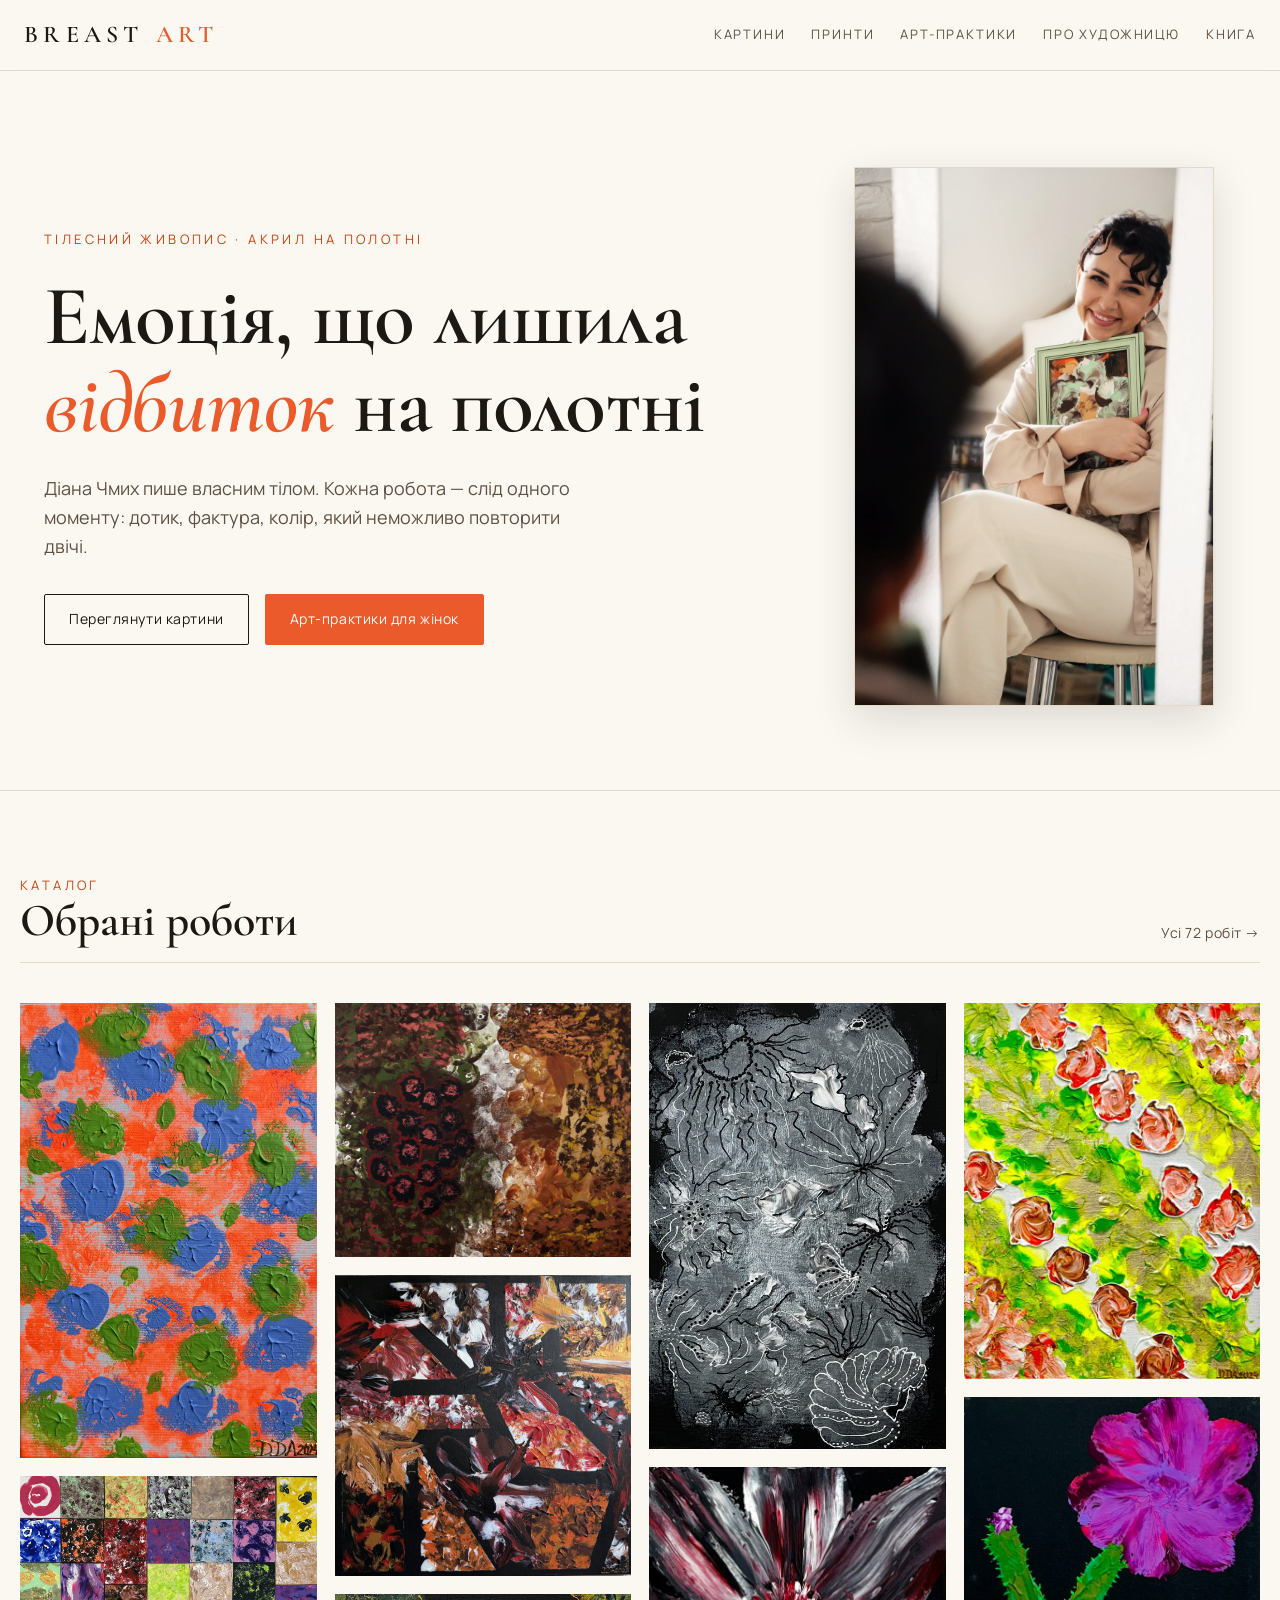
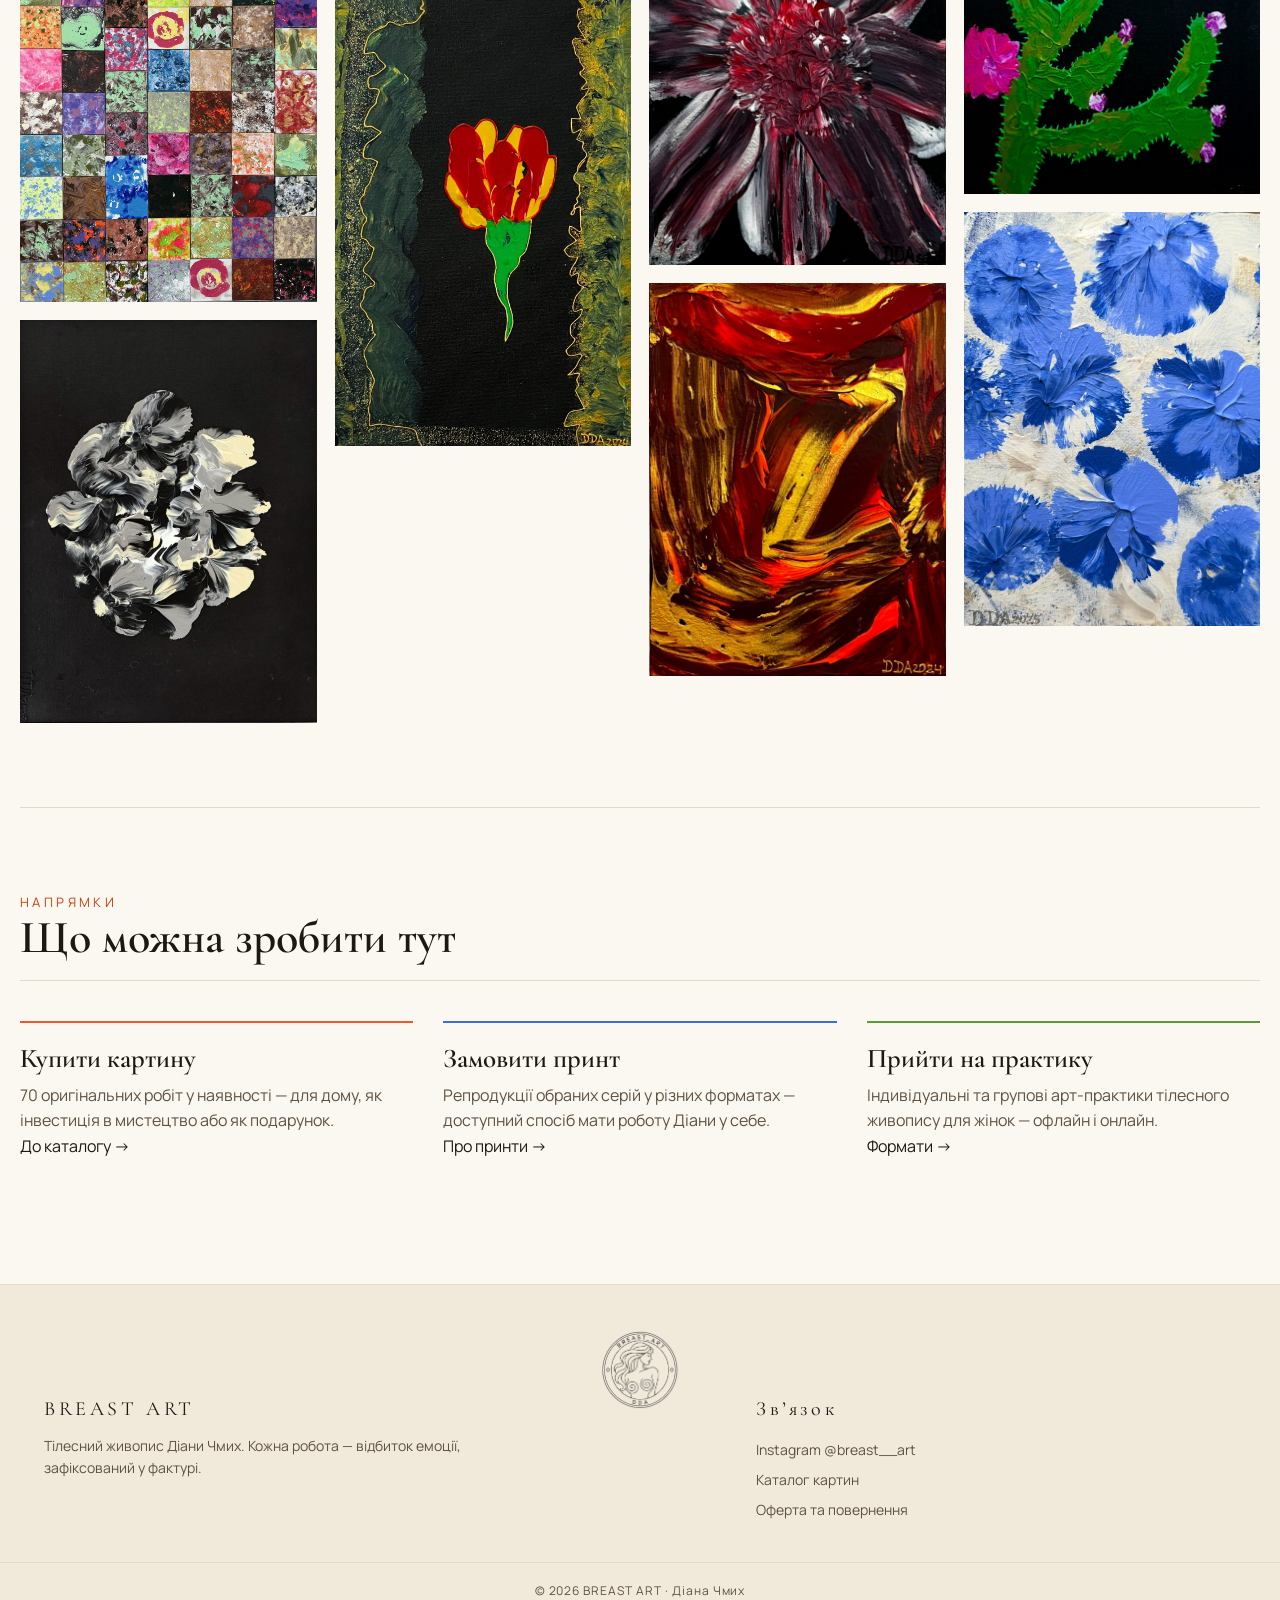
==== index.html @ 3b812574 "Add files via upload" ====
<!DOCTYPE html>
<html lang="uk">
<head>
<meta charset="utf-8">
<meta name="viewport" content="width=device-width, initial-scale=1">
<title>BREAST ART — тілесний живопис Діани Чмих</title>
<meta name="description" content="Тілесний живопис Діани Чмих — оригінальні картини, принти та арт-практики.">
<link rel="preconnect" href="https://fonts.googleapis.com">
<link rel="preconnect" href="https://fonts.gstatic.com" crossorigin>
<link href="https://fonts.googleapis.com/css2?family=Cormorant+Garamond:ital,wght@0,500;0,600;1,500&family=Manrope:wght@400;500;600;700&display=swap" rel="stylesheet">
<link rel="stylesheet" href="assets/css/styles.css">

</head>
<body>
<header class="site-head">
  <a class="brand" href="index.html">BREAST<span>ART</span></a>
  <button class="nav-toggle" aria-label="Меню" aria-expanded="false"><span></span><span></span></button>
  <nav class="site-nav">
    <a href="paintings.html">Картини</a>
    <a href="prints.html">Принти</a>
    <a href="practice.html">Арт-практики</a>
    <a href="about.html">Про художницю</a>
    <a href="book.html">Книга</a>
  </nav>
</header>
<section class="hero">
  <div class="hero-inner">
    <div>
      <div class="eyebrow">Тілесний живопис · акрил на полотні</div>
      <h1>Емоція, що лишила <em>відбиток</em> на полотні</h1>
      <p class="lead">Діана Чмих пише власним тілом. Кожна робота — слід одного моменту: дотик, фактура, колір, який неможливо повторити двічі.</p>
      <div class="hero-actions">
        <a class="btn" href="paintings.html">Переглянути картини</a>
        <a class="btn gold" href="practice.html">Арт-практики для жінок</a>
      </div>
    </div>
    <div class="hero-photo"><img src="images/artist-hero.jpg" alt="Діана Чмих з власною роботою"></div>
  </div>
</section>

<section class="section wrap">
  <div class="section-head">
    <div><div class="eyebrow">Каталог</div><h2>Обрані роботи</h2></div>
    <a class="meta" href="paintings.html">Усі 72 робіт →</a>
  </div>
  <div class="strip"><a href="paintings.html"><img loading="lazy" src="images/ekspresiya-1.jpg" alt=""></a><a href="paintings.html"><img loading="lazy" src="images/mozaika-1.jpg" alt=""></a><a href="paintings.html"><img loading="lazy" src="images/tanets-1.jpg" alt=""></a><a href="paintings.html"><img loading="lazy" src="images/bolyuchyy-perehid.jpg" alt=""></a><a href="paintings.html"><img loading="lazy" src="images/haos-center.jpg" alt=""></a><a href="paintings.html"><img loading="lazy" src="images/narodzhennya-vognyu.jpg" alt=""></a><a href="paintings.html"><img loading="lazy" src="images/kvest-tiney.jpg" alt=""></a><a href="paintings.html"><img loading="lazy" src="images/syaivo-chervona.jpg" alt=""></a><a href="paintings.html"><img loading="lazy" src="images/grot-prystrasti.jpg" alt=""></a><a href="paintings.html"><img loading="lazy" src="images/stezhky-zhyttya.jpg" alt=""></a><a href="paintings.html"><img loading="lazy" src="images/oko-pusteli.jpg" alt=""></a><a href="paintings.html"><img loading="lazy" src="images/vyhory.jpg" alt=""></a></div>
</section>

<section class="section wrap" style="border-top:1px solid var(--line)">
  <div class="section-head"><div><div class="eyebrow">Напрямки</div><h2>Що можна зробити тут</h2></div></div>
  <div class="series-list" style="grid-template-columns:repeat(3,1fr);gap:30px">
    <article><h3>Купити картину</h3><p>70 оригінальних робіт у наявності — для дому, як інвестиція в мистецтво або як подарунок.</p><a class="meta" href="paintings.html">До каталогу →</a></article>
    <article><h3>Замовити принт</h3><p>Репродукції обраних серій у різних форматах — доступний спосіб мати роботу Діани у себе.</p><a class="meta" href="prints.html">Про принти →</a></article>
    <article><h3>Прийти на практику</h3><p>Індивідуальні та групові арт-практики тілесного живопису для жінок — офлайн і онлайн.</p><a class="meta" href="practice.html">Формати →</a></article>
  </div>
</section>
<footer class="site-foot">
  <div class="foot-seal"><img class="stamp" src="assets/img/stamp.png" alt="BREAST ART · DDA — Діана Чмих"></div>
  <div class="foot-cols">
    <div><span class="f-h">BREAST ART</span><p>Тілесний живопис Діани Чмих. Кожна робота — відбиток емоції, зафіксований у фактурі.</p></div>
    <div><span class="f-h">Звʼязок</span>
      <a href="https://www.instagram.com/breast__art/" target="_blank" rel="noopener">Instagram @breast__art</a>
      <a href="paintings.html">Каталог картин</a>
      <a href="offer.html">Оферта та повернення</a>
    </div>
  </div>
  <div class="foot-base"><span>© 2026 BREAST ART · Діана Чмих</span></div>
</footer>
<script src="assets/js/site.js" defer></script>

</body>
</html>
---- assets/css/styles.css ----
:root{
  --ink:#1E1814; --ink-soft:#5f5142; --field:#FBF8F2; --field-2:#F1EADB;
  --line:#E4D9C4; --gold:#B08D57; --gold-deep:#8a6a3d;
  --c1:#EA5A2B; --c2:#3E6AE1; --c3:#5C9A38; --c4:#D6286E;
  --accent:#EA5A2B; --accent-deep:#C8430F; --sold:#9a5a22;
  --max:1240px;
}
*{box-sizing:border-box}
html{scroll-behavior:smooth}
body{margin:0;background:var(--field);color:var(--ink);
  font-family:"Manrope",system-ui,sans-serif;font-size:16px;line-height:1.6;
  -webkit-font-smoothing:antialiased;}
img{display:block;max-width:100%}
a{color:inherit;text-decoration:none}
h1,h2,h3{font-family:"Cormorant Garamond",Georgia,serif;font-weight:600;line-height:1.05;margin:0}
.wrap{max-width:var(--max);margin:0 auto;padding:0 24px}

/* header */
.site-head{position:sticky;top:0;z-index:40;display:flex;align-items:center;justify-content:space-between;
  padding:16px 24px;background:color-mix(in srgb,var(--field) 88%,transparent);
  backdrop-filter:blur(8px);border-bottom:1px solid var(--line)}
.brand{font-family:"Cormorant Garamond",serif;font-weight:600;font-size:24px;letter-spacing:.22em;
  display:flex;gap:.5em}
.brand span{color:var(--accent)}
.site-nav{display:flex;gap:26px}
.site-nav a{font-size:13px;letter-spacing:.14em;text-transform:uppercase;color:var(--ink-soft);
  padding:4px 0;border-bottom:1px solid transparent;transition:.2s}
.site-nav a:hover,.site-nav a:focus-visible{color:var(--accent-deep);border-color:var(--accent)}
.nav-toggle{display:none;background:none;border:0;flex-direction:column;gap:5px;cursor:pointer;padding:6px}
.nav-toggle span{width:24px;height:2px;background:var(--ink)}

/* seal / stamp */
.stamp{width:100%;height:auto;display:block}
.seal{width:100%;height:100%}
.seal .s-ring{fill:none;stroke:var(--gold);stroke-width:1.5;opacity:.85}
.seal .s-ring.thin{stroke-width:.8;opacity:.5}
.seal .s-text{fill:var(--gold-deep);font-family:"Manrope",sans-serif;font-size:12px;
  font-weight:600;letter-spacing:.24em;text-anchor:middle}
.seal .s-text.low{letter-spacing:.16em;font-size:11px}
.seal .s-mono{fill:var(--ink);font-family:"Cormorant Garamond",serif;font-weight:600;
  font-size:34px;letter-spacing:.06em}
.seal .s-dot{fill:var(--gold)}

/* hero */
.hero{position:relative;overflow:hidden;border-bottom:1px solid var(--line)}
.hero-inner{max-width:var(--max);margin:0 auto;padding:96px 24px 84px;
  display:grid;grid-template-columns:1.3fr .7fr;gap:40px;align-items:center}
.hero .eyebrow{font-size:13px;letter-spacing:.26em;text-transform:uppercase;color:var(--accent-deep);margin-bottom:22px}
.hero h1{font-size:clamp(44px,7vw,84px);letter-spacing:-.01em}
.hero h1 em{font-style:italic;color:var(--accent)}
.hero p.lead{margin:26px 0 0;max-width:30em;color:var(--ink-soft);font-size:18px}
.hero-actions{margin-top:34px;display:flex;gap:16px;flex-wrap:wrap}
.hero-seal{aspect-ratio:1;max-width:300px;justify-self:center;opacity:.92;
  filter:drop-shadow(0 1px 0 #fff)}
.hero-photo{justify-self:center;max-width:360px}
.hero-photo img{width:100%;border:1px solid var(--line);box-shadow:0 14px 40px rgba(30,24,20,.14)}

/* buttons */
.btn{display:inline-flex;align-items:center;gap:.6em;font-size:14px;letter-spacing:.04em;
  padding:13px 24px;border:1px solid var(--ink);border-radius:2px;transition:.2s;cursor:pointer;background:none}
.btn:hover{background:var(--ink);color:var(--field)}
.btn.gold{border-color:var(--accent);color:var(--accent-deep);background:var(--accent);color:#fff}
.btn.gold:hover{background:var(--accent-deep);border-color:var(--accent-deep);color:#fff}

/* generic section */
.section{padding:84px 0}
.section-head{display:flex;align-items:flex-end;justify-content:space-between;gap:24px;
  margin-bottom:40px;border-bottom:1px solid var(--line);padding-bottom:18px;flex-wrap:wrap}
.section-head h2{font-size:clamp(30px,4vw,46px)}
.series-list article:nth-child(4n+1){border-top:2px solid var(--c1)}
.series-list article:nth-child(4n+2){border-top:2px solid var(--c2)}
.series-list article:nth-child(4n+3){border-top:2px solid var(--c3)}
.series-list article:nth-child(4n){border-top:2px solid var(--c4)}
.section-head .meta{font-size:14px;color:var(--ink-soft);letter-spacing:.04em}
.eyebrow{font-size:13px;letter-spacing:.26em;text-transform:uppercase;color:var(--accent-deep)}

/* featured strip */
.strip{columns:4 220px;column-gap:18px}
.strip a{display:block;margin:0 0 18px;break-inside:avoid;position:relative;overflow:hidden;background:var(--field-2)}
.strip img{width:100%;transition:transform .6s ease}
.strip a:hover img{transform:scale(1.04)}

/* page header */
.page-head{padding:70px 0 0}
.page-head h1{font-size:clamp(40px,6vw,68px)}
.page-head .intro{max-width:42em;color:var(--ink-soft);margin-top:18px;font-size:17px}

/* filters */
.filters{display:flex;flex-wrap:wrap;gap:10px;margin:34px 0 38px}
.chip{font-size:13px;letter-spacing:.05em;padding:8px 16px;border:1px solid var(--line);
  border-radius:100px;background:none;cursor:pointer;color:var(--ink-soft);transition:.18s;white-space:nowrap}
.chip:hover{border-color:var(--accent);color:var(--accent-deep)}
.chip[aria-pressed="true"]{background:var(--accent);color:#fff;border-color:var(--accent)}
.count{font-size:13px;color:var(--ink-soft);margin-left:auto;align-self:center}

/* catalog grid (masonry) */
.grid{columns:4 250px;column-gap:22px}
.card{break-inside:avoid;margin:0 0 22px;background:#fff;border:1px solid var(--line);
  cursor:pointer;transition:.2s;position:relative}
.card:hover{border-color:var(--accent);box-shadow:0 8px 26px rgba(234,90,43,.16)}
.card .ph{overflow:hidden;background:var(--field-2)}
.card img{width:100%;transition:transform .6s}
.card:hover img{transform:scale(1.03)}
.card .body{padding:14px 15px 16px}
.card .t{font-family:"Cormorant Garamond",serif;font-size:21px;font-weight:600;line-height:1.1}
.card .s{font-size:12px;letter-spacing:.05em;color:var(--ink-soft);margin-top:4px;text-transform:uppercase}
.card .row{display:flex;align-items:baseline;justify-content:space-between;margin-top:11px;gap:10px}
.card .price{font-weight:600;font-size:15px}
.card .dim{font-size:12px;color:var(--ink-soft)}
.badge{position:absolute;top:12px;left:12px;background:var(--sold);color:#fff;font-size:11px;
  letter-spacing:.12em;text-transform:uppercase;padding:4px 9px}
.card.sold img{filter:grayscale(.25) opacity(.9)}

/* lightbox */
.lb{position:fixed;inset:0;z-index:80;display:none;background:rgba(28,22,18,.82);
  backdrop-filter:blur(4px);padding:30px}
.lb.open{display:flex;align-items:center;justify-content:center}
.lb-card{background:var(--field);max-width:1000px;width:100%;max-height:90vh;display:grid;
  grid-template-columns:1.2fr .8fr;overflow:hidden;border:1px solid var(--line)}
.lb-img{background:#000;display:flex;align-items:center;justify-content:center;overflow:auto}
.lb-img img{max-height:90vh;width:auto;margin:auto}
.lb-info{padding:40px 36px;display:flex;flex-direction:column}
.lb-info .eyebrow{margin-bottom:14px}
.lb-info h3{font-size:38px}
.lb-info dl{margin:24px 0 0;display:grid;grid-template-columns:auto 1fr;gap:8px 18px;font-size:14px}
.lb-info dt{color:var(--ink-soft)}
.lb-info .price-big{font-family:"Cormorant Garamond",serif;font-size:34px;font-weight:600;margin:26px 0 6px;color:var(--accent-deep)}
.lb-info .sold-note{color:var(--sold);font-size:14px;letter-spacing:.04em;margin-top:8px}
.lb-info .actions{margin-top:auto;padding-top:24px;display:flex;gap:12px;flex-wrap:wrap}
.lb-close{position:absolute;top:20px;right:24px;background:none;border:0;color:var(--field);
  font-size:34px;line-height:1;cursor:pointer}

/* prints frames */
.frame-grid{display:grid;grid-template-columns:repeat(2,1fr);gap:26px}
.frame-card{margin:0}
.frame-card img{width:100%;border:1px solid var(--line)}
.frame-card figcaption{font-size:13px;color:var(--ink-soft);letter-spacing:.05em;margin-top:10px;text-align:center}
.pricelist{max-width:560px;border-top:1px solid var(--line)}
.pl-row{display:grid;grid-template-columns:1fr 1fr auto;align-items:baseline;gap:16px;
  padding:14px 0;border-bottom:1px solid var(--line)}
.pl-row span:first-child{font-family:"Cormorant Garamond",serif;font-size:21px;font-weight:600}
.pl-row .pl-note{font-size:13px;color:var(--ink-soft)}
.pl-row b{font-size:17px;color:var(--accent-deep);white-space:nowrap}
@media(max-width:720px){.frame-grid{grid-template-columns:1fr}}

/* practice */
.steps-2col{display:grid;grid-template-columns:1.25fr .75fr;gap:44px;align-items:start}
.lead-2col{display:grid;grid-template-columns:1.15fr .85fr;gap:40px;align-items:center;margin-top:14px}
.side-photo{margin:0}
.side-photo img{width:100%;border:1px solid var(--line);box-shadow:0 12px 34px rgba(30,24,20,.12)}
@media(max-width:820px){.steps-2col,.lead-2col{grid-template-columns:1fr;gap:26px}}
.pgrid{display:grid;grid-template-columns:repeat(3,1fr);gap:22px}
.pcard{background:#fff;border:1px solid var(--line);border-top:3px solid var(--accent);padding:26px 24px;display:flex;flex-direction:column}
.pcard:nth-child(2){border-top-color:var(--c4)}
.pcard:nth-child(3){border-top-color:var(--c2)}
.pcard h3{font-size:24px}
.pcard .pmeta{font-size:12.5px;color:var(--ink-soft);letter-spacing:.03em;margin:6px 0 16px;text-transform:uppercase}
.pcard .pprice{font-family:"Cormorant Garamond",serif;font-size:34px;font-weight:600;color:var(--accent-deep)}
.pcard p{color:var(--ink-soft);font-size:14.5px;margin:12px 0 22px;flex:1}
.reviews{columns:3 260px;column-gap:22px}
.review{break-inside:avoid;margin:0 0 22px;background:var(--field-2);border-left:3px solid var(--c4);padding:22px 22px 18px}
.review:nth-child(3n+1){border-left-color:var(--c1)}
.review:nth-child(3n){border-left-color:var(--c2)}
.review blockquote{margin:0;font-family:"Cormorant Garamond",serif;font-size:21px;line-height:1.32}
.review figcaption{margin-top:12px;font-size:13px;letter-spacing:.05em;color:var(--ink-soft)}
@media(max-width:820px){.pgrid{grid-template-columns:1fr}}

/* about / cv */
.about-intro{display:grid;grid-template-columns:.85fr 1.15fr;gap:48px;align-items:center;
  padding-top:30px;border-top:1px solid var(--line)}
.portrait{margin:0}
.portrait img{width:100%;border:1px solid var(--line);background:var(--field-2)}
.portrait figcaption{font-size:12px;color:var(--ink-soft);margin-top:8px;letter-spacing:.04em}
.lead-quote{max-width:20em;font-family:"Cormorant Garamond",serif;font-size:clamp(26px,3.4vw,38px);
  line-height:1.18;color:var(--ink);margin:0}
.lead-quote .by{display:block;font-family:"Manrope",sans-serif;font-size:13px;letter-spacing:.2em;
  text-transform:uppercase;color:var(--accent-deep);margin-top:24px}
.about-grid{display:grid;grid-template-columns:1.1fr .9fr;gap:56px;align-items:start;
  padding-top:30px;border-top:1px solid var(--line)}
.cv-block{margin-top:40px}
.cv-block h2{font-size:26px;margin-bottom:16px}
.cv{display:grid;gap:12px}
.cv-row{display:grid;grid-template-columns:64px 1fr;gap:16px;padding-bottom:12px;
  border-bottom:1px solid var(--line);font-size:14.5px;line-height:1.45}
.cv-row .yr{color:var(--accent-deep);font-weight:600}
.cv-row .ev{color:var(--ink-soft)}
.cv-row .ev b{color:var(--ink);font-weight:600}
.series-list p{white-space:pre-line}
@media(max-width:860px){.about-grid{grid-template-columns:1fr;gap:34px}
  .about-intro{grid-template-columns:1fr;gap:26px}}

/* order form */
.order{position:fixed;inset:0;z-index:90;display:none;background:rgba(28,22,18,.82);
  backdrop-filter:blur(4px);padding:30px}
.order.open{display:flex;align-items:center;justify-content:center}
.order-card{background:var(--field);max-width:520px;width:100%;max-height:92vh;overflow:auto;
  border:1px solid var(--line);padding:38px 36px}
.order-card h3{font-size:30px;margin-bottom:6px}
.order-card .ol-work{font-size:14px;color:var(--ink-soft);margin-bottom:24px;
  padding-bottom:18px;border-bottom:1px solid var(--line)}
.order-card .ol-work b{color:var(--ink)}
.field{margin-bottom:16px}
.field label{display:block;font-size:13px;letter-spacing:.04em;color:var(--ink-soft);margin-bottom:6px}
.field input,.field textarea{width:100%;font-family:inherit;font-size:15px;color:var(--ink);
  background:#fff;border:1px solid var(--line);border-radius:2px;padding:11px 13px}
.field input:focus,.field textarea:focus{outline:none;border-color:var(--gold)}
.field textarea{min-height:72px;resize:vertical}
.order-card .pay-note{font-size:13px;color:var(--ink-soft);margin:18px 0 4px;line-height:1.5}
.order-actions{display:flex;gap:12px;margin-top:22px;flex-wrap:wrap}
.order-msg{text-align:center;padding:10px 0}
.order-msg .ok{font-family:"Cormorant Garamond",serif;font-size:30px;margin-bottom:12px}
.order-msg p{color:var(--ink-soft);font-size:15px}
.order-close{position:absolute;top:20px;right:24px;background:none;border:0;color:var(--field);
  font-size:34px;line-height:1;cursor:pointer}

/* simple content pages */
.prose{max-width:46em}
.prose p{margin:0 0 18px;color:var(--ink-soft)}
.prose h2{font-size:32px;margin:48px 0 14px;color:var(--ink)}
.stub{min-height:50vh;display:flex;flex-direction:column;justify-content:center;align-items:flex-start}
.stub .tag{font-size:13px;letter-spacing:.2em;text-transform:uppercase;color:var(--accent-deep)}

/* series list (about) */
.series-list{display:grid;gap:34px;margin-top:30px}
.series-list article{border-top:1px solid var(--line);padding-top:22px}
.series-list h3{font-size:27px}
.series-list p{margin:10px 0 0;color:var(--ink-soft)}

/* footer */
.site-foot{border-top:1px solid var(--line);margin-top:40px;background:var(--field-2)}
.foot-seal{width:78px;height:78px;margin:0 auto;padding-top:46px}
.foot-cols{max-width:var(--max);margin:0 auto;padding:30px 24px 36px;display:grid;
  grid-template-columns:1.4fr 1fr;gap:40px}
.foot-cols .f-h{font-family:"Cormorant Garamond",serif;font-size:20px;letter-spacing:.18em;display:block;margin-bottom:10px}
.foot-cols p{margin:0;color:var(--ink-soft);font-size:14px;max-width:32em}
.foot-cols a{display:block;color:var(--ink-soft);font-size:14px;padding:4px 0;transition:.18s}
.foot-cols a:hover{color:var(--accent-deep)}
.foot-base{border-top:1px solid var(--line);text-align:center;padding:18px;
  font-size:12px;letter-spacing:.08em;color:var(--ink-soft)}

@media(max-width:860px){
  .foot-cols{grid-template-columns:1fr;gap:24px}
  .hero-inner{grid-template-columns:1fr;padding:64px 24px 54px}
  .hero-seal{display:none}
  .lb-card{grid-template-columns:1fr;max-height:88vh;overflow:auto}
  .lb-img img{max-height:56vh}
  .site-nav{position:fixed;inset:64px 0 auto 0;background:var(--field);flex-direction:column;
    gap:0;padding:8px 24px 20px;border-bottom:1px solid var(--line);display:none}
  .site-nav.open{display:flex}
  .site-nav a{padding:14px 0;border-bottom:1px solid var(--line)}
  .nav-toggle{display:flex}
}
@media(prefers-reduced-motion:reduce){*{transition:none!important;animation:none!important}
  .strip a:hover img,.card:hover img{transform:none}}
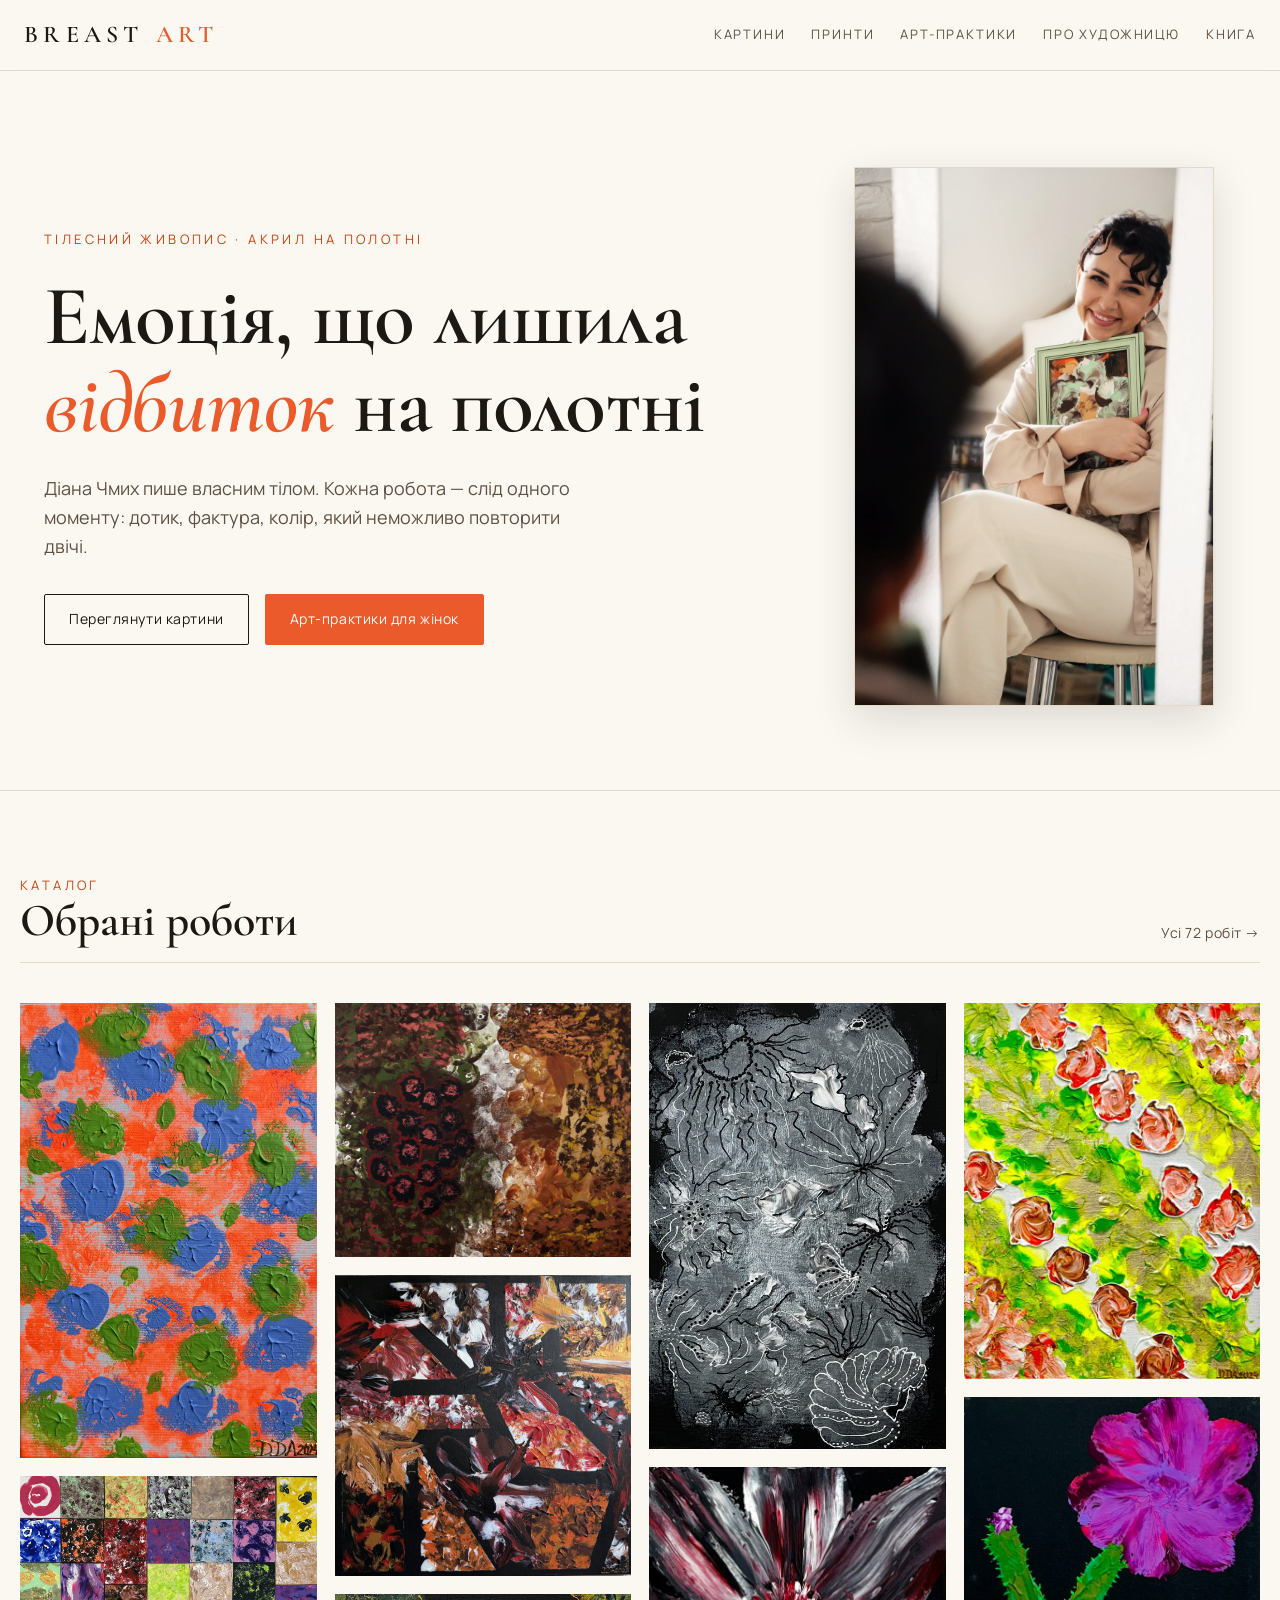
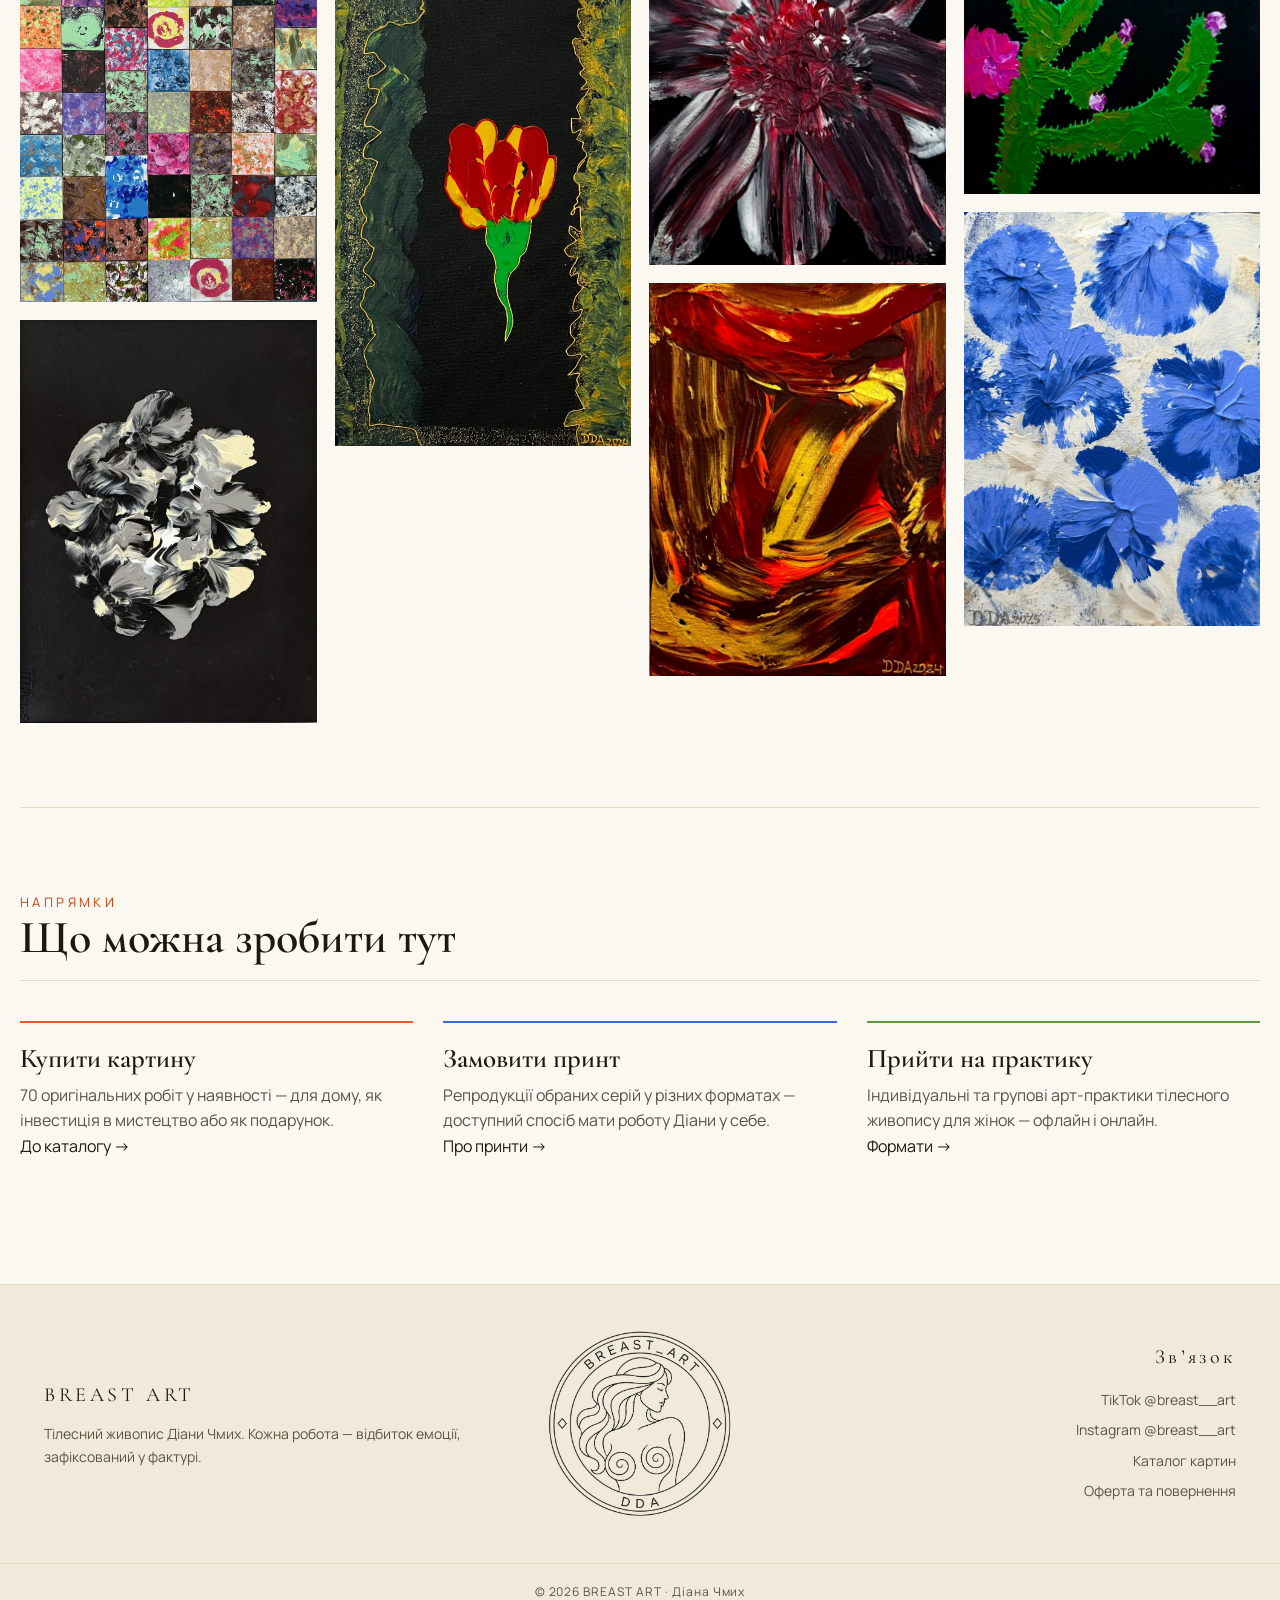
==== commit 8e7ef731: "Add files via upload" ====
--- a/index.html
+++ b/index.html
@@ -55,10 +55,11 @@
   </div>
 </section>
 <footer class="site-foot">
-  <div class="foot-seal"><img class="stamp" src="assets/img/stamp.png" alt="BREAST ART · DDA — Діана Чмих"></div>
-  <div class="foot-cols">
-    <div><span class="f-h">BREAST ART</span><p>Тілесний живопис Діани Чмих. Кожна робота — відбиток емоції, зафіксований у фактурі.</p></div>
-    <div><span class="f-h">Звʼязок</span>
+  <div class="foot-main">
+    <div class="foot-left"><span class="f-h">BREAST ART</span><p>Тілесний живопис Діани Чмих. Кожна робота — відбиток емоції, зафіксований у фактурі.</p></div>
+    <div class="foot-logo"><img class="stamp" src="assets/img/stamp.png" alt="BREAST ART · DDA — Діана Чмих"></div>
+    <div class="foot-right"><span class="f-h">Звʼязок</span>
+      <a href="https://www.tiktok.com/@breast__art" target="_blank" rel="noopener">TikTok @breast__art</a>
       <a href="https://www.instagram.com/breast__art/" target="_blank" rel="noopener">Instagram @breast__art</a>
       <a href="paintings.html">Каталог картин</a>
       <a href="offer.html">Оферта та повернення</a>
--- a/assets/css/styles.css
+++ b/assets/css/styles.css
@@ -201,9 +201,9 @@
 .order-card .ol-work b{color:var(--ink)}
 .field{margin-bottom:16px}
 .field label{display:block;font-size:13px;letter-spacing:.04em;color:var(--ink-soft);margin-bottom:6px}
-.field input,.field textarea{width:100%;font-family:inherit;font-size:15px;color:var(--ink);
+.field input,.field textarea,.field select{width:100%;font-family:inherit;font-size:15px;color:var(--ink);
   background:#fff;border:1px solid var(--line);border-radius:2px;padding:11px 13px}
-.field input:focus,.field textarea:focus{outline:none;border-color:var(--gold)}
+.field input:focus,.field textarea:focus,.field select:focus{outline:none;border-color:var(--accent)}
 .field textarea{min-height:72px;resize:vertical}
 .order-card .pay-note{font-size:13px;color:var(--ink-soft);margin:18px 0 4px;line-height:1.5}
 .order-actions{display:flex;gap:12px;margin-top:22px;flex-wrap:wrap}
@@ -224,22 +224,27 @@
 .series-list{display:grid;gap:34px;margin-top:30px}
 .series-list article{border-top:1px solid var(--line);padding-top:22px}
 .series-list h3{font-size:27px}
+.series-list h3 a{color:inherit;text-decoration:none;border-bottom:2px solid var(--c1);padding-bottom:2px;transition:.18s}
+.series-list h3 a:hover{color:var(--accent-deep)}
 .series-list p{margin:10px 0 0;color:var(--ink-soft)}
 
 /* footer */
 .site-foot{border-top:1px solid var(--line);margin-top:40px;background:var(--field-2)}
-.foot-seal{width:78px;height:78px;margin:0 auto;padding-top:46px}
-.foot-cols{max-width:var(--max);margin:0 auto;padding:30px 24px 36px;display:grid;
-  grid-template-columns:1.4fr 1fr;gap:40px}
-.foot-cols .f-h{font-family:"Cormorant Garamond",serif;font-size:20px;letter-spacing:.18em;display:block;margin-bottom:10px}
-.foot-cols p{margin:0;color:var(--ink-soft);font-size:14px;max-width:32em}
-.foot-cols a{display:block;color:var(--ink-soft);font-size:14px;padding:4px 0;transition:.18s}
-.foot-cols a:hover{color:var(--accent-deep)}
+.foot-main{max-width:var(--max);margin:0 auto;padding:44px 24px;display:grid;
+  grid-template-columns:1fr auto 1fr;gap:48px;align-items:center}
+.foot-logo{width:190px;justify-self:center;opacity:.9}
+.foot-right{justify-self:end;text-align:right}
+.foot-main .f-h{font-family:"Cormorant Garamond",serif;font-size:20px;letter-spacing:.18em;display:block;margin-bottom:12px}
+.foot-left p{margin:0;color:var(--ink-soft);font-size:14px;max-width:30em}
+.foot-right a{display:block;color:var(--ink-soft);font-size:14px;padding:4px 0;transition:.18s}
+.foot-right a:hover{color:var(--accent-deep)}
 .foot-base{border-top:1px solid var(--line);text-align:center;padding:18px;
   font-size:12px;letter-spacing:.08em;color:var(--ink-soft)}
 
 @media(max-width:860px){
-  .foot-cols{grid-template-columns:1fr;gap:24px}
+  .foot-main{grid-template-columns:1fr;gap:26px;text-align:center;justify-items:center}
+  .foot-right{justify-self:center;text-align:center}
+  .foot-logo{width:150px;order:-1}
   .hero-inner{grid-template-columns:1fr;padding:64px 24px 54px}
   .hero-seal{display:none}
   .lb-card{grid-template-columns:1fr;max-height:88vh;overflow:auto}
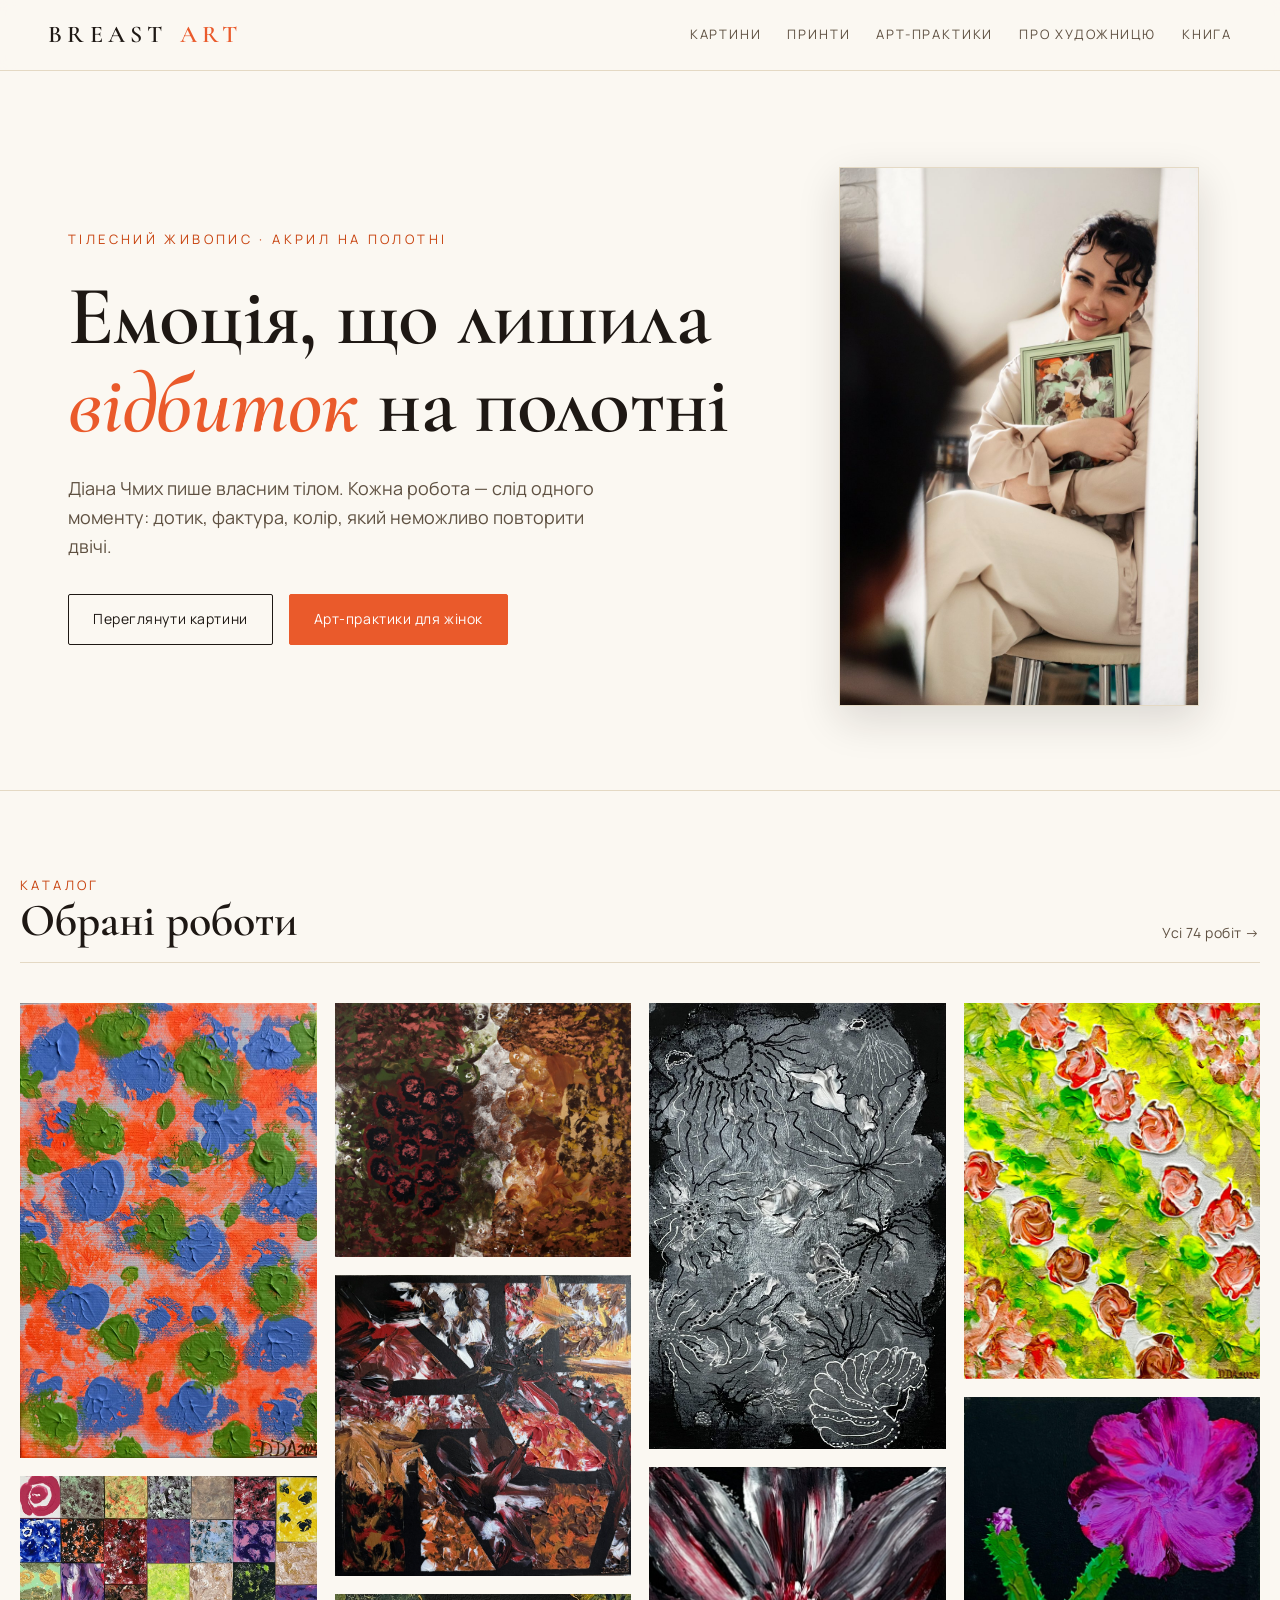
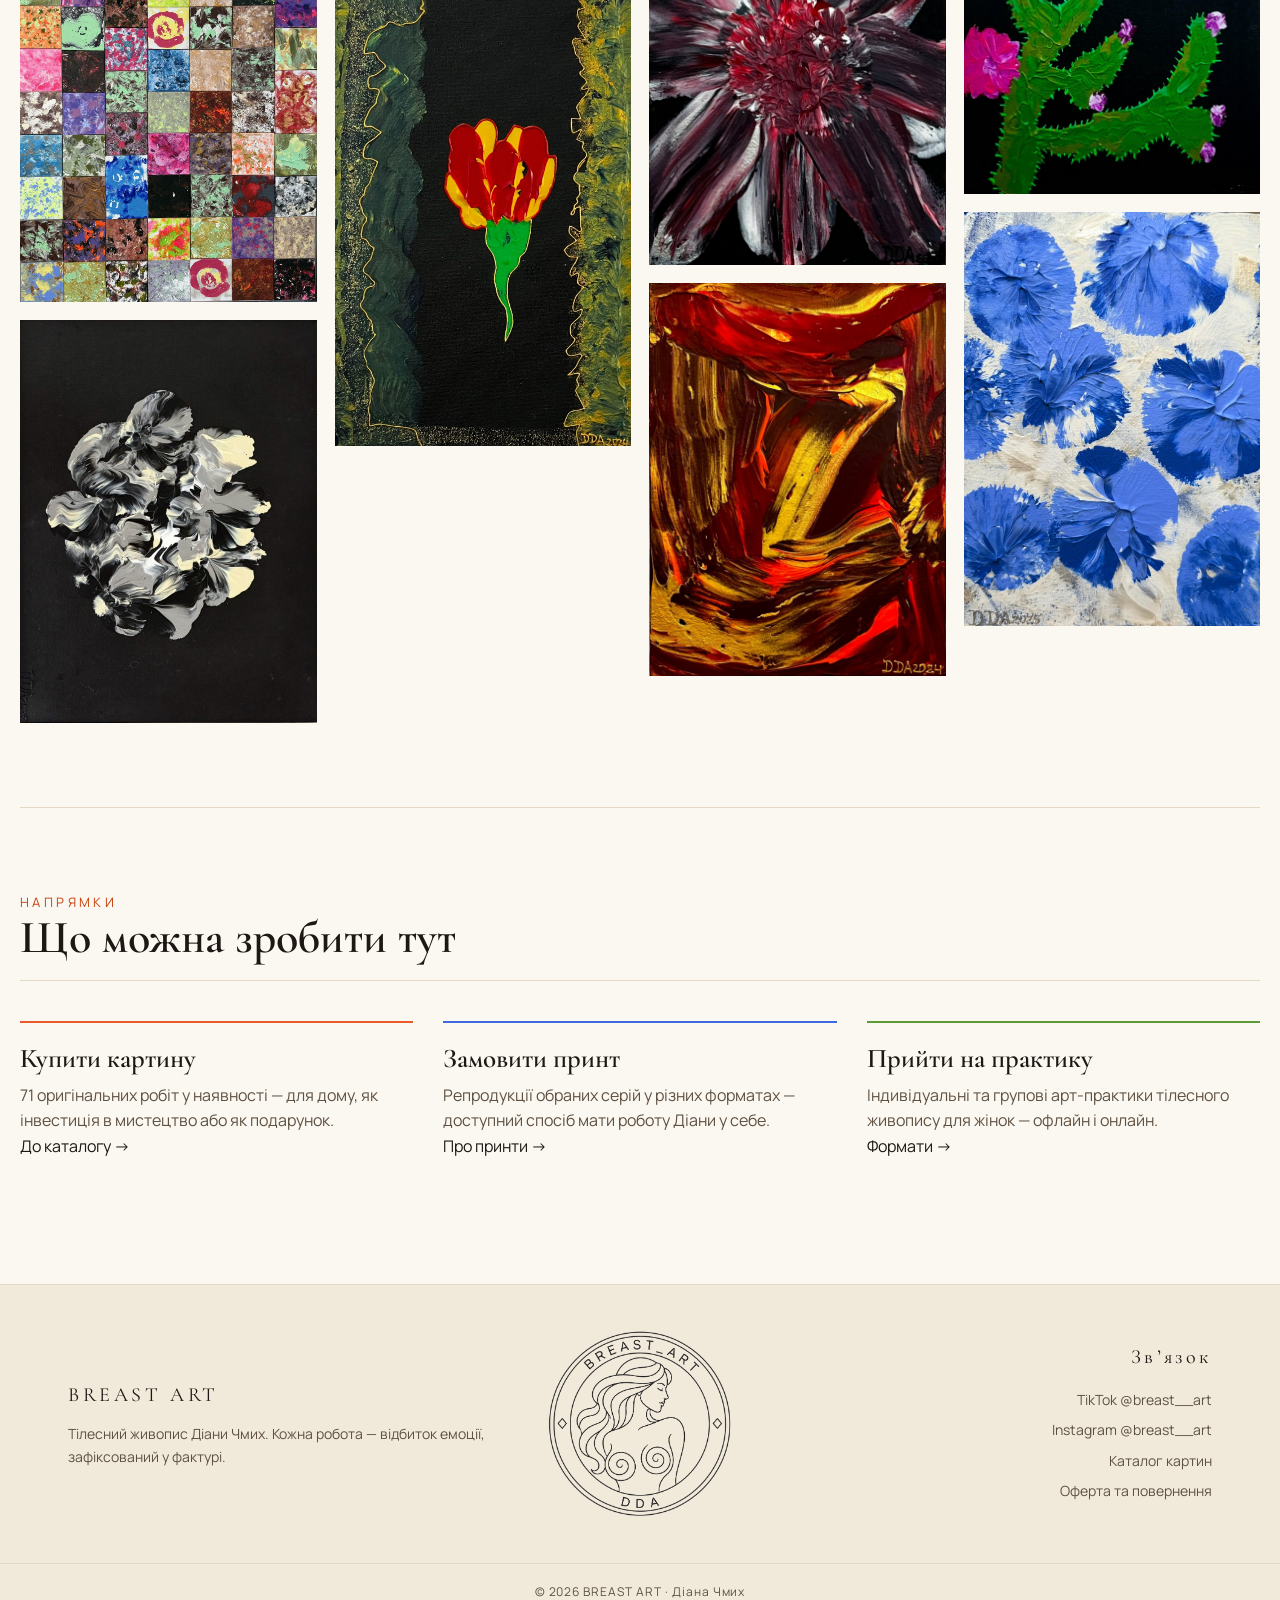
==== commit 8833e7f3: "Add files via upload" ====
--- a/index.html
+++ b/index.html
@@ -41,7 +41,7 @@
 <section class="section wrap">
   <div class="section-head">
     <div><div class="eyebrow">Каталог</div><h2>Обрані роботи</h2></div>
-    <a class="meta" href="paintings.html">Усі 72 робіт →</a>
+    <a class="meta" href="paintings.html">Усі 74 робіт →</a>
   </div>
   <div class="strip"><a href="paintings.html"><img loading="lazy" src="images/ekspresiya-1.jpg" alt=""></a><a href="paintings.html"><img loading="lazy" src="images/mozaika-1.jpg" alt=""></a><a href="paintings.html"><img loading="lazy" src="images/tanets-1.jpg" alt=""></a><a href="paintings.html"><img loading="lazy" src="images/bolyuchyy-perehid.jpg" alt=""></a><a href="paintings.html"><img loading="lazy" src="images/haos-center.jpg" alt=""></a><a href="paintings.html"><img loading="lazy" src="images/narodzhennya-vognyu.jpg" alt=""></a><a href="paintings.html"><img loading="lazy" src="images/kvest-tiney.jpg" alt=""></a><a href="paintings.html"><img loading="lazy" src="images/syaivo-chervona.jpg" alt=""></a><a href="paintings.html"><img loading="lazy" src="images/grot-prystrasti.jpg" alt=""></a><a href="paintings.html"><img loading="lazy" src="images/stezhky-zhyttya.jpg" alt=""></a><a href="paintings.html"><img loading="lazy" src="images/oko-pusteli.jpg" alt=""></a><a href="paintings.html"><img loading="lazy" src="images/vyhory.jpg" alt=""></a></div>
 </section>
@@ -49,7 +49,7 @@
 <section class="section wrap" style="border-top:1px solid var(--line)">
   <div class="section-head"><div><div class="eyebrow">Напрямки</div><h2>Що можна зробити тут</h2></div></div>
   <div class="series-list" style="grid-template-columns:repeat(3,1fr);gap:30px">
-    <article><h3>Купити картину</h3><p>70 оригінальних робіт у наявності — для дому, як інвестиція в мистецтво або як подарунок.</p><a class="meta" href="paintings.html">До каталогу →</a></article>
+    <article><h3>Купити картину</h3><p>71 оригінальних робіт у наявності — для дому, як інвестиція в мистецтво або як подарунок.</p><a class="meta" href="paintings.html">До каталогу →</a></article>
     <article><h3>Замовити принт</h3><p>Репродукції обраних серій у різних форматах — доступний спосіб мати роботу Діани у себе.</p><a class="meta" href="prints.html">Про принти →</a></article>
     <article><h3>Прийти на практику</h3><p>Індивідуальні та групові арт-практики тілесного живопису для жінок — офлайн і онлайн.</p><a class="meta" href="practice.html">Формати →</a></article>
   </div>
--- a/assets/css/styles.css
+++ b/assets/css/styles.css
@@ -13,11 +13,11 @@
 img{display:block;max-width:100%}
 a{color:inherit;text-decoration:none}
 h1,h2,h3{font-family:"Cormorant Garamond",Georgia,serif;font-weight:600;line-height:1.05;margin:0}
-.wrap{max-width:var(--max);margin:0 auto;padding:0 24px}
+.wrap{max-width:var(--max);margin:0 auto;padding:0 clamp(26px,5vw,48px)}
 
 /* header */
 .site-head{position:sticky;top:0;z-index:40;display:flex;align-items:center;justify-content:space-between;
-  padding:16px 24px;background:color-mix(in srgb,var(--field) 88%,transparent);
+  padding:16px clamp(26px,5vw,48px);background:color-mix(in srgb,var(--field) 88%,transparent);
   backdrop-filter:blur(8px);border-bottom:1px solid var(--line)}
 .brand{font-family:"Cormorant Garamond",serif;font-weight:600;font-size:24px;letter-spacing:.22em;
   display:flex;gap:.5em}
@@ -43,7 +43,7 @@
 
 /* hero */
 .hero{position:relative;overflow:hidden;border-bottom:1px solid var(--line)}
-.hero-inner{max-width:var(--max);margin:0 auto;padding:96px 24px 84px;
+.hero-inner{max-width:var(--max);margin:0 auto;padding:96px clamp(26px,5vw,48px) 84px;
   display:grid;grid-template-columns:1.3fr .7fr;gap:40px;align-items:center}
 .hero .eyebrow{font-size:13px;letter-spacing:.26em;text-transform:uppercase;color:var(--accent-deep);margin-bottom:22px}
 .hero h1{font-size:clamp(44px,7vw,84px);letter-spacing:-.01em}
@@ -110,6 +110,7 @@
 .badge{position:absolute;top:12px;left:12px;background:var(--sold);color:#fff;font-size:11px;
   letter-spacing:.12em;text-transform:uppercase;padding:4px 9px}
 .card.sold img{filter:grayscale(.25) opacity(.9)}
+.noimg{display:flex;align-items:center;justify-content:center;text-align:center;aspect-ratio:3/4;color:var(--ink-soft);font-size:13px;letter-spacing:.05em;background:var(--field-2)}
 
 /* lightbox */
 .lb{position:fixed;inset:0;z-index:80;display:none;background:rgba(28,22,18,.82);
@@ -157,12 +158,11 @@
 .pcard .pmeta{font-size:12.5px;color:var(--ink-soft);letter-spacing:.03em;margin:6px 0 16px;text-transform:uppercase}
 .pcard .pprice{font-family:"Cormorant Garamond",serif;font-size:34px;font-weight:600;color:var(--accent-deep)}
 .pcard p{color:var(--ink-soft);font-size:14.5px;margin:12px 0 22px;flex:1}
-.reviews{columns:3 260px;column-gap:22px}
-.review{break-inside:avoid;margin:0 0 22px;background:var(--field-2);border-left:3px solid var(--c4);padding:22px 22px 18px}
-.review:nth-child(3n+1){border-left-color:var(--c1)}
-.review:nth-child(3n){border-left-color:var(--c2)}
-.review blockquote{margin:0;font-family:"Cormorant Garamond",serif;font-size:21px;line-height:1.32}
-.review figcaption{margin-top:12px;font-size:13px;letter-spacing:.05em;color:var(--ink-soft)}
+.video-reviews{display:grid;grid-template-columns:repeat(4,1fr);gap:18px}
+.vreview{margin:0}
+.vreview video{width:100%;aspect-ratio:9/16;object-fit:cover;background:#000;border:1px solid var(--line);display:block}
+.vreview figcaption{margin-top:10px;font-size:13px;color:var(--ink-soft);letter-spacing:.03em}
+@media(max-width:820px){.video-reviews{grid-template-columns:repeat(2,1fr)}}
 @media(max-width:820px){.pgrid{grid-template-columns:1fr}}
 
 /* about / cv */
@@ -230,7 +230,7 @@
 
 /* footer */
 .site-foot{border-top:1px solid var(--line);margin-top:40px;background:var(--field-2)}
-.foot-main{max-width:var(--max);margin:0 auto;padding:44px 24px;display:grid;
+.foot-main{max-width:var(--max);margin:0 auto;padding:44px clamp(26px,5vw,48px);display:grid;
   grid-template-columns:1fr auto 1fr;gap:48px;align-items:center}
 .foot-logo{width:190px;justify-self:center;opacity:.9}
 .foot-right{justify-self:end;text-align:right}
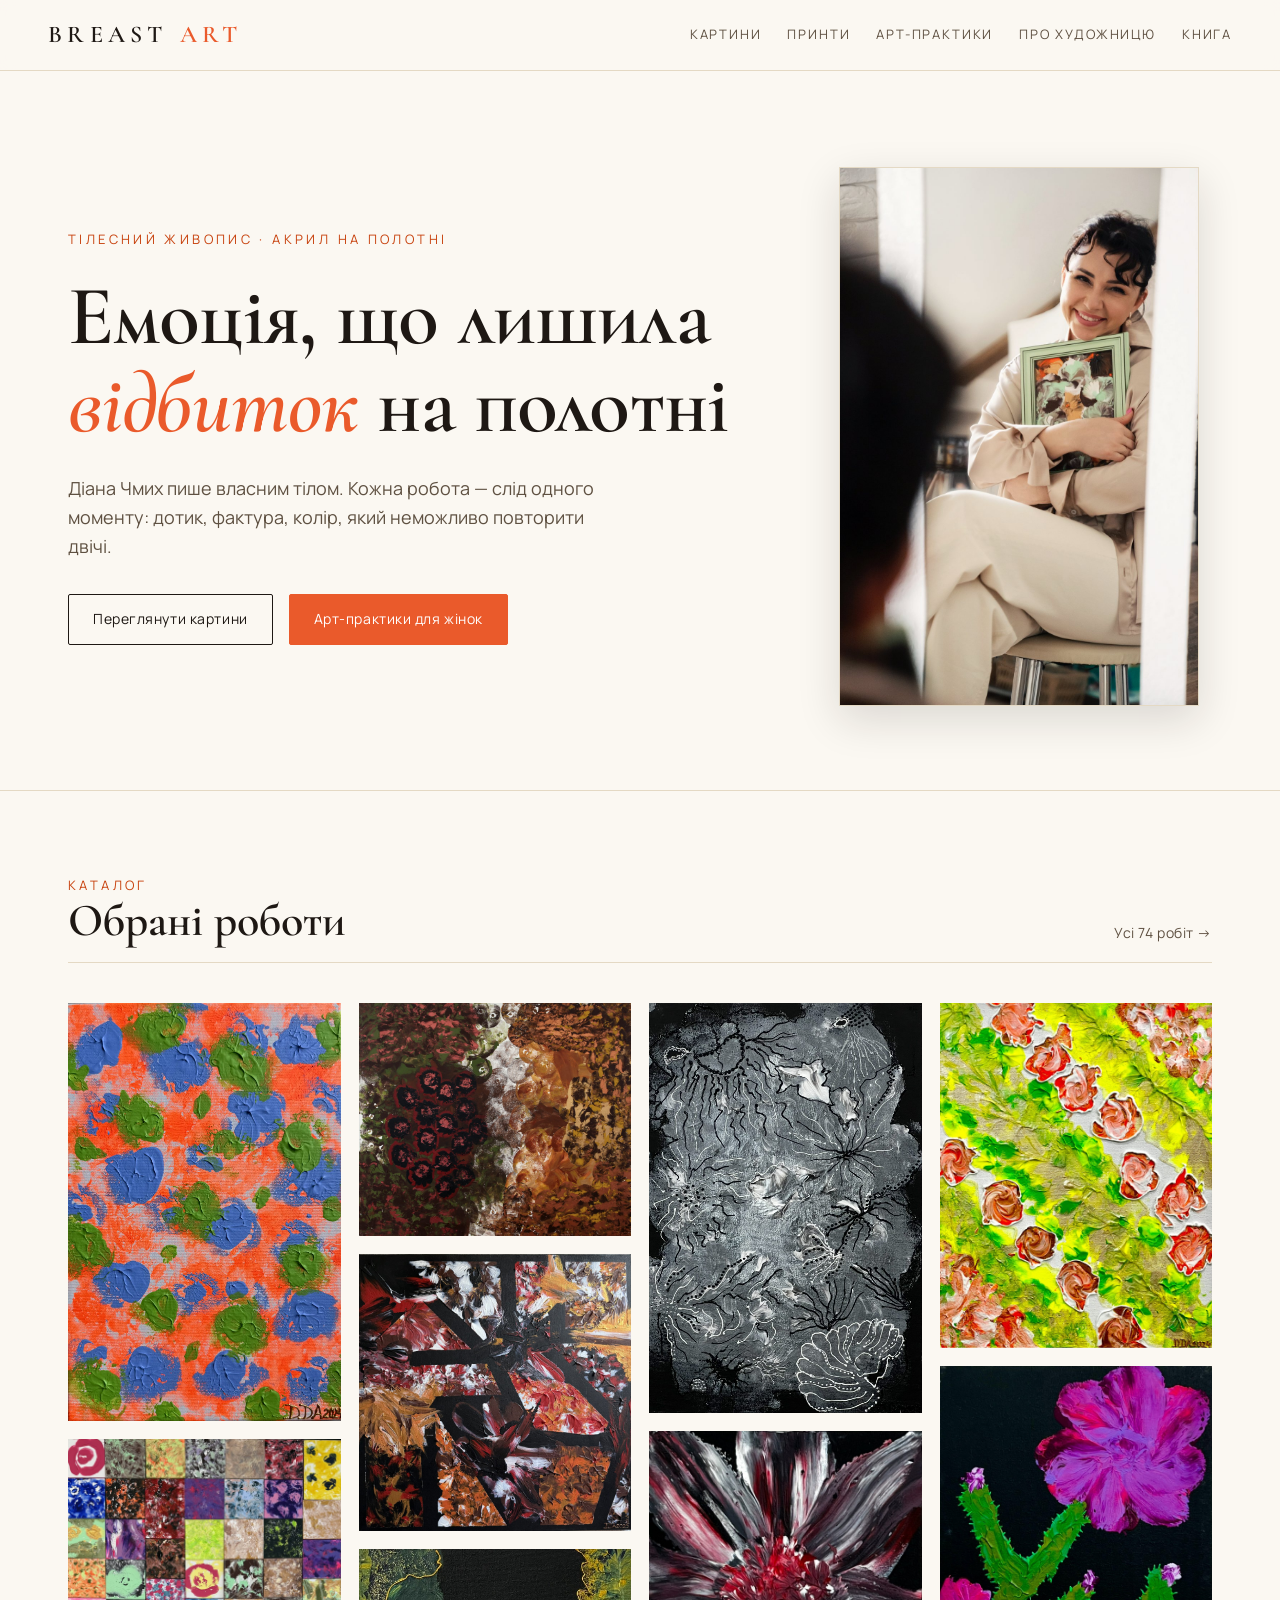
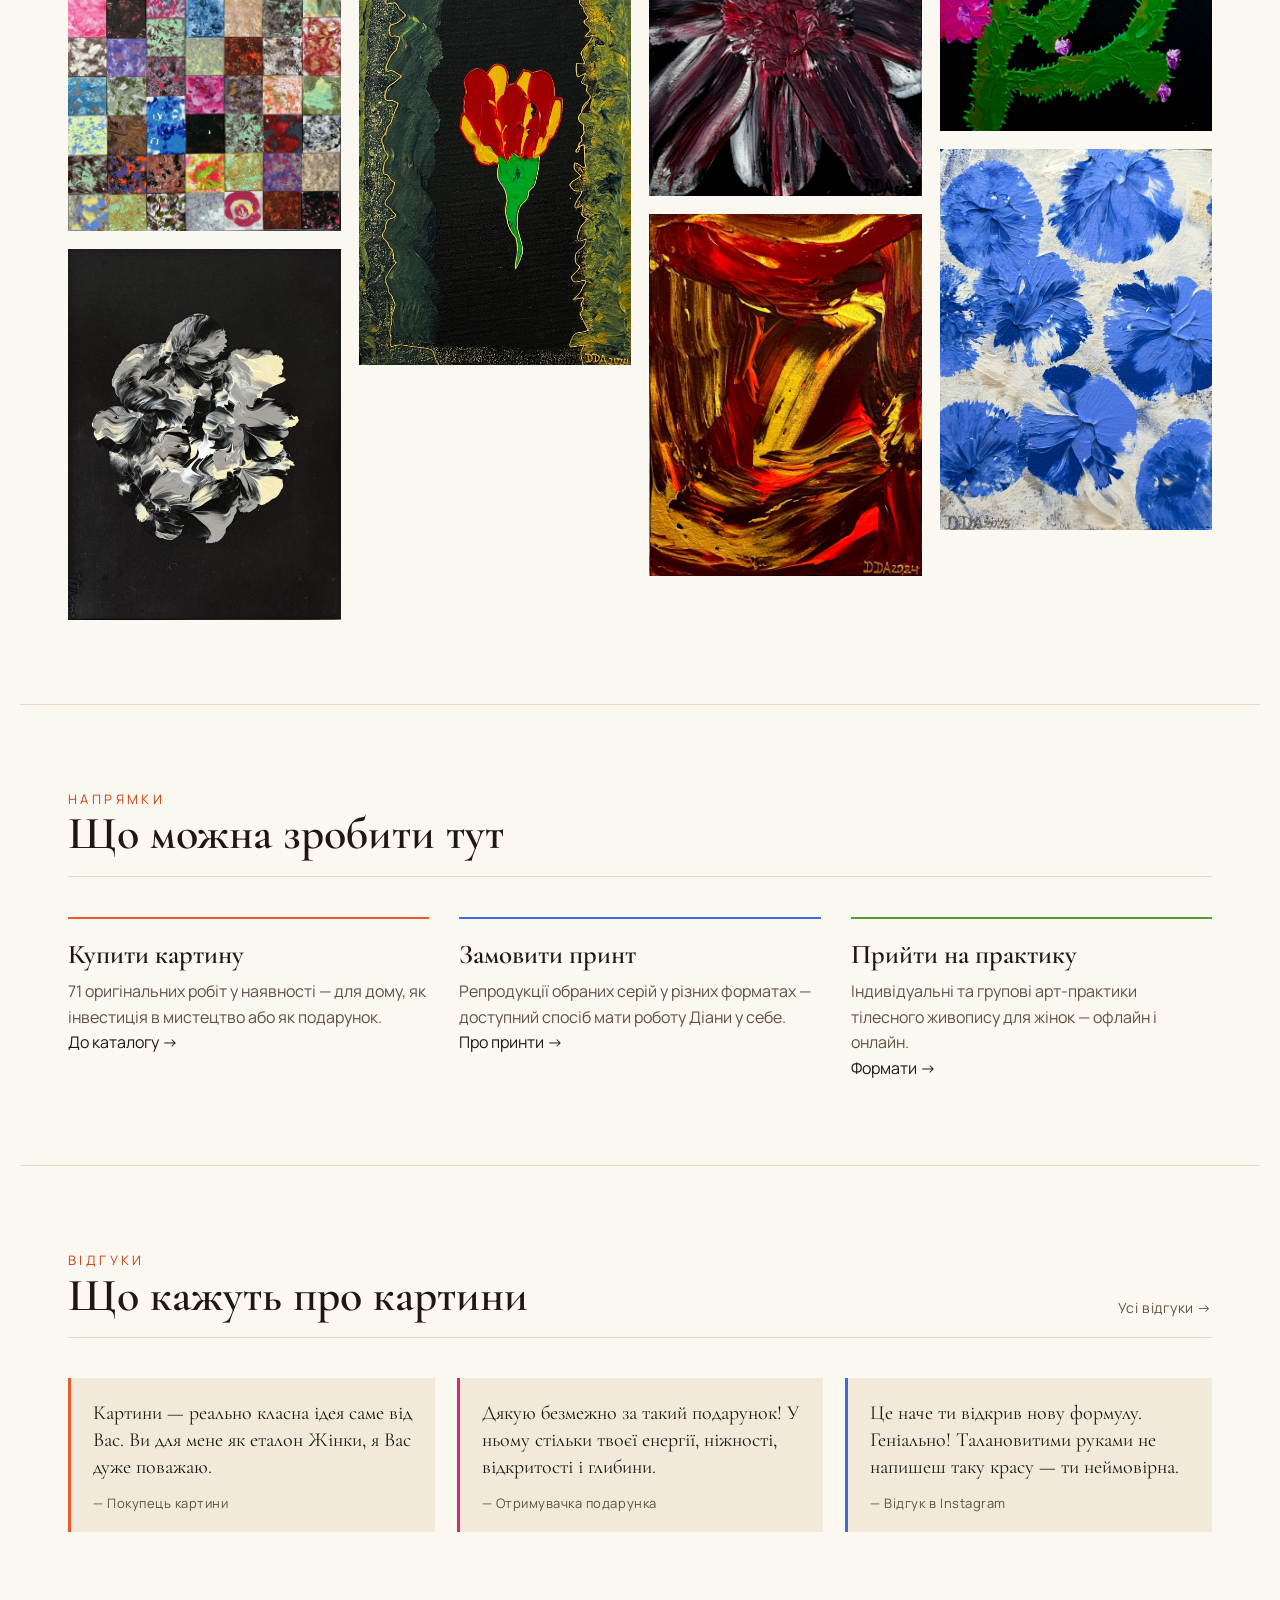
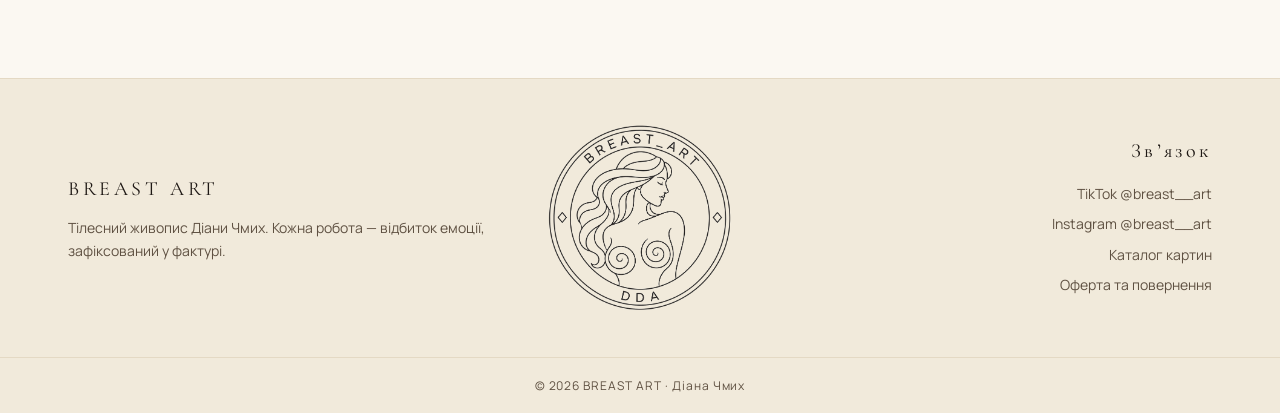
==== commit 679333c6: "Add files via upload" ====
--- a/index.html
+++ b/index.html
@@ -54,6 +54,16 @@
     <article><h3>Прийти на практику</h3><p>Індивідуальні та групові арт-практики тілесного живопису для жінок — офлайн і онлайн.</p><a class="meta" href="practice.html">Формати →</a></article>
   </div>
 </section>
+
+<section class="section wrap" style="border-top:1px solid var(--line)">
+  <div class="section-head"><div><div class="eyebrow">Відгуки</div><h2>Що кажуть про картини</h2></div>
+    <a class="meta" href="paintings.html#reviews">Усі відгуки →</a></div>
+  <div class="qreviews">
+    <figure class="qreview"><blockquote>Картини — реально класна ідея саме від Вас. Ви для мене як еталон Жінки, я Вас дуже поважаю.</blockquote><figcaption>— Покупець картини</figcaption></figure>
+    <figure class="qreview"><blockquote>Дякую безмежно за такий подарунок! У ньому стільки твоєї енергії, ніжності, відкритості і глибини.</blockquote><figcaption>— Отримувачка подарунка</figcaption></figure>
+    <figure class="qreview"><blockquote>Це наче ти відкрив нову формулу. Геніально! Талановитими руками не напишеш таку красу — ти неймовірна.</blockquote><figcaption>— Відгук в Instagram</figcaption></figure>
+  </div>
+</section>
 <footer class="site-foot">
   <div class="foot-main">
     <div class="foot-left"><span class="f-h">BREAST ART</span><p>Тілесний живопис Діани Чмих. Кожна робота — відбиток емоції, зафіксований у фактурі.</p></div>
--- a/assets/css/styles.css
+++ b/assets/css/styles.css
@@ -63,7 +63,7 @@
 .btn.gold:hover{background:var(--accent-deep);border-color:var(--accent-deep);color:#fff}
 
 /* generic section */
-.section{padding:84px 0}
+.section{padding-block:84px}
 .section-head{display:flex;align-items:flex-end;justify-content:space-between;gap:24px;
   margin-bottom:40px;border-bottom:1px solid var(--line);padding-bottom:18px;flex-wrap:wrap}
 .section-head h2{font-size:clamp(30px,4vw,46px)}
@@ -81,7 +81,7 @@
 .strip a:hover img{transform:scale(1.04)}
 
 /* page header */
-.page-head{padding:70px 0 0}
+.page-head{padding-top:70px}
 .page-head h1{font-size:clamp(40px,6vw,68px)}
 .page-head .intro{max-width:42em;color:var(--ink-soft);margin-top:18px;font-size:17px}
 
@@ -159,6 +159,12 @@
 .pcard .pprice{font-family:"Cormorant Garamond",serif;font-size:34px;font-weight:600;color:var(--accent-deep)}
 .pcard p{color:var(--ink-soft);font-size:14.5px;margin:12px 0 22px;flex:1}
 .video-reviews{display:grid;grid-template-columns:repeat(4,1fr);gap:18px}
+.qreviews{columns:3 280px;column-gap:22px}
+.qreview{break-inside:avoid;margin:0 0 22px;background:var(--field-2);border-left:3px solid var(--c4);padding:22px 22px 18px}
+.qreview:nth-child(3n+1){border-left-color:var(--c1)}
+.qreview:nth-child(3n){border-left-color:var(--c2)}
+.qreview blockquote{margin:0;font-family:"Cormorant Garamond",serif;font-size:20px;line-height:1.34}
+.qreview figcaption{margin-top:12px;font-size:13px;letter-spacing:.04em;color:var(--ink-soft)}
 .vreview{margin:0}
 .vreview video{width:100%;aspect-ratio:9/16;object-fit:cover;background:#000;border:1px solid var(--line);display:block}
 .vreview figcaption{margin-top:10px;font-size:13px;color:var(--ink-soft);letter-spacing:.03em}
